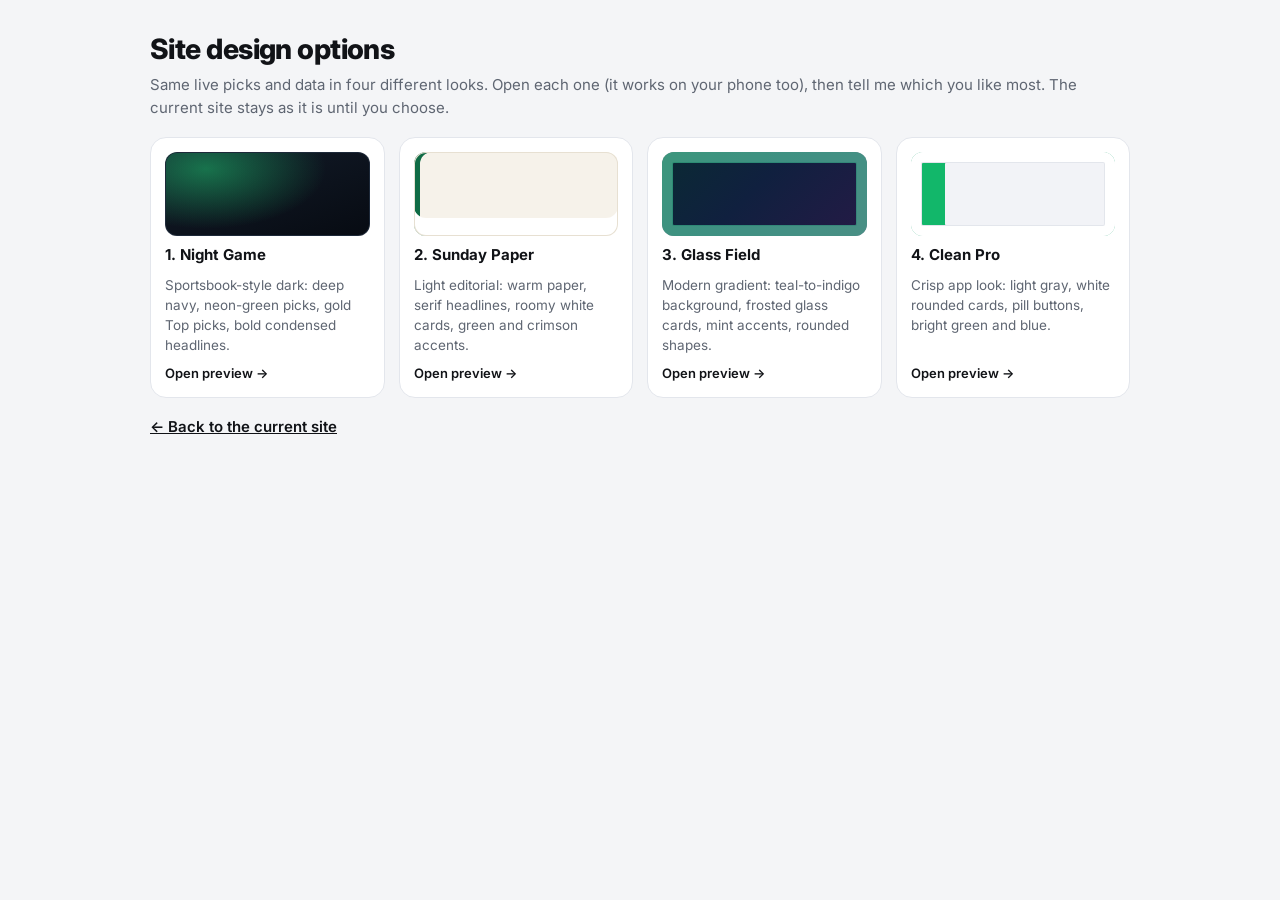
==== web/preview/index.html @ 994b0233 "Site design previews: four looks (Night Game, Sunday Paper, Glass Field, Clean Pro) at /preview/, sa" ====
<!doctype html>
<html lang="en"><head><meta charset="utf-8"><meta name="viewport" content="width=device-width, initial-scale=1">
<title>Site design options</title>
<link rel="preconnect" href="https://fonts.googleapis.com"><link rel="stylesheet" href="https://fonts.googleapis.com/css2?family=Inter:wght@400;600;800&display=swap">
<style>
:root { --bg:#f4f5f7; --card:#fff; --ink:#111317; --muted:#5f6672; --line:#e3e6ec; color-scheme: light; }
@media (prefers-color-scheme: dark) { :root { --bg:#0f1113; --card:#181b1f; --ink:#eef0f2; --muted:#a2a7ad; --line:#2a2e33; color-scheme: dark; } }
body { margin:0; background:var(--bg); color:var(--ink); font:15px/1.5 Inter, system-ui, sans-serif; }
.wrap { max-width:980px; margin:0 auto; padding:28px 16px 40px; }
h1 { margin:0 0 4px; font-size:28px; font-weight:800; letter-spacing:-.02em; }
p { color:var(--muted); margin:0 0 18px; }
.grid { display:grid; grid-template-columns:repeat(auto-fill,minmax(220px,1fr)); gap:14px; }
.opt { display:flex; flex-direction:column; gap:8px; background:var(--card); border:1px solid var(--line); border-radius:16px; padding:14px; text-decoration:none; color:inherit; }
.opt:hover { transform:translateY(-2px); box-shadow:0 10px 26px rgba(0,0,0,.12); }
.opt span:not(.sw) { color:var(--muted); font-size:13.5px; }
.opt em { font-style:normal; font-weight:600; font-size:13px; margin-top:auto; }
.sw { display:block; height:84px; border-radius:12px; }
.sw-night { background: radial-gradient(120px 60px at 20% 20%, rgba(33,224,124,.45), transparent), linear-gradient(160deg,#131c2a,#070b12); box-shadow: inset 0 0 0 1px #1d2939; }
.sw-paper { background: linear-gradient(#f6f2ea,#f6f2ea); box-shadow: inset 0 0 0 1px #e7e0d2, inset 0 -18px 0 #fff, inset 6px 0 0 #0f6b45; }
.sw-glass { background: linear-gradient(135deg,#0a2a33,#10203f 45%,#251a46); box-shadow: inset 0 0 0 10px rgba(255,255,255,.08), inset 0 0 0 11px rgba(79,240,176,.5); }
.sw-pro { background: #f2f3f7; box-shadow: inset 0 0 0 10px #fff, inset 0 0 0 11px #e3e6ec, inset 24px 0 0 10px #12b76a; }
.cur { display:inline-block; margin-top:18px; font-weight:600; color:inherit; }
</style></head><body><div class="wrap">
<h1>Site design options</h1>
<p>Same live picks and data in four different looks. Open each one (it works on your phone too), then tell me which you like most. The current site stays as it is until you choose.</p>
<div class="grid"><a class="opt" href="night/"><span class="sw sw-night"></span><strong>1. Night Game</strong><span>Sportsbook-style dark: deep navy, neon-green picks, gold Top picks, bold condensed headlines.</span><em>Open preview →</em></a><a class="opt" href="paper/"><span class="sw sw-paper"></span><strong>2. Sunday Paper</strong><span>Light editorial: warm paper, serif headlines, roomy white cards, green and crimson accents.</span><em>Open preview →</em></a><a class="opt" href="glass/"><span class="sw sw-glass"></span><strong>3. Glass Field</strong><span>Modern gradient: teal-to-indigo background, frosted glass cards, mint accents, rounded shapes.</span><em>Open preview →</em></a><a class="opt" href="pro/"><span class="sw sw-pro"></span><strong>4. Clean Pro</strong><span>Crisp app look: light gray, white rounded cards, pill buttons, bright green and blue.</span><em>Open preview →</em></a></div>
<a class="cur" href="../">← Back to the current site</a>
</div></body></html>
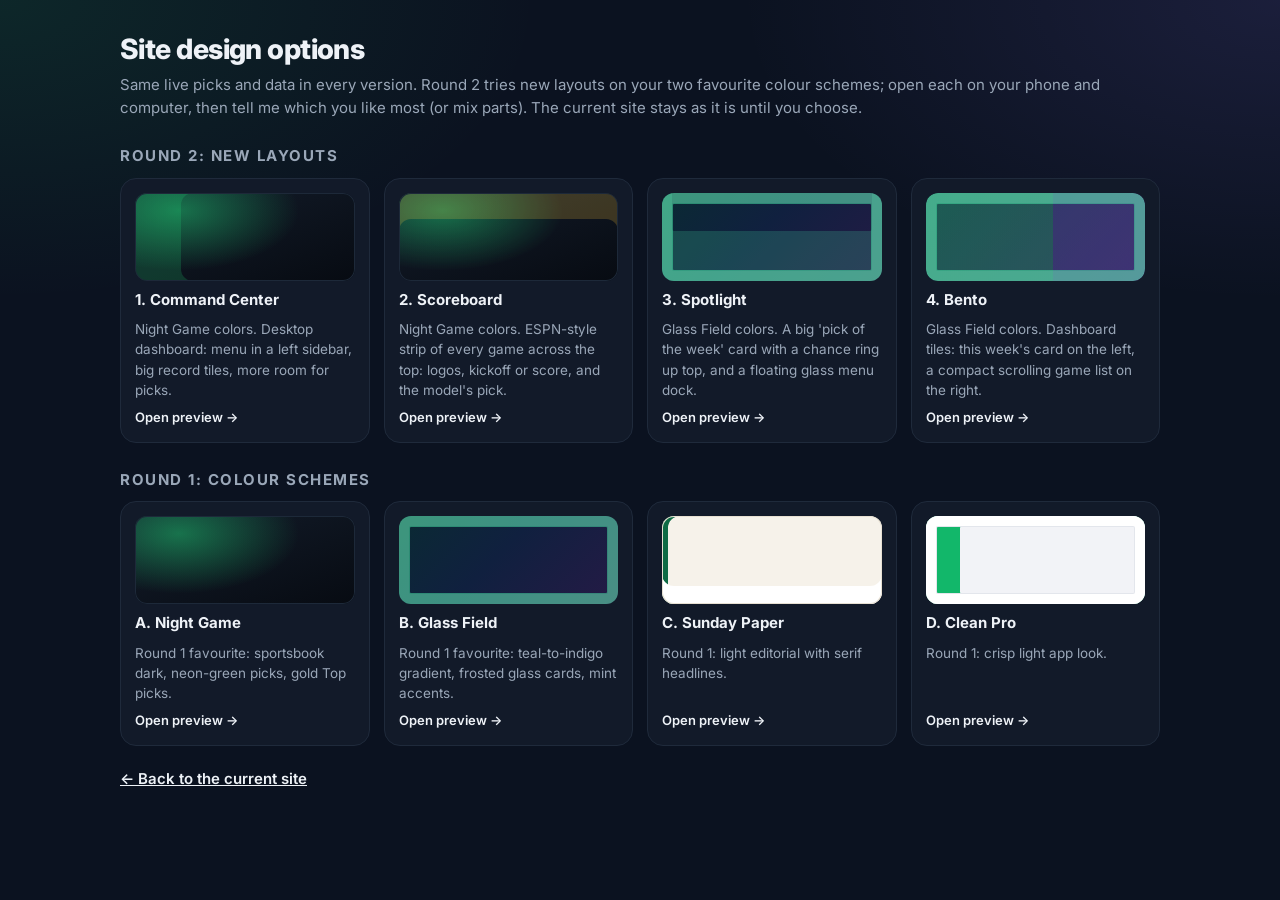
==== commit ae166de5: "Design previews round 2: four layouts on the Night Game and Glass Field palettes (Command Center, Sc" ====
--- a/web/preview/index.html
+++ b/web/preview/index.html
@@ -3,26 +3,31 @@
 <title>Site design options</title>
 <link rel="preconnect" href="https://fonts.googleapis.com"><link rel="stylesheet" href="https://fonts.googleapis.com/css2?family=Inter:wght@400;600;800&display=swap">
 <style>
-:root { --bg:#f4f5f7; --card:#fff; --ink:#111317; --muted:#5f6672; --line:#e3e6ec; color-scheme: light; }
-@media (prefers-color-scheme: dark) { :root { --bg:#0f1113; --card:#181b1f; --ink:#eef0f2; --muted:#a2a7ad; --line:#2a2e33; color-scheme: dark; } }
-body { margin:0; background:var(--bg); color:var(--ink); font:15px/1.5 Inter, system-ui, sans-serif; }
-.wrap { max-width:980px; margin:0 auto; padding:28px 16px 40px; }
+:root { --bg:#0b1220; --card:#121a29; --ink:#eef2f7; --muted:#9aa7b8; --line:#1f2a3b; color-scheme: dark; }
+body { margin:0; background:radial-gradient(900px 500px at 0% 0%, rgba(33,224,124,.10), transparent 60%), radial-gradient(900px 500px at 100% 0%, rgba(143,120,255,.12), transparent 60%), var(--bg); color:var(--ink); font:15px/1.5 Inter, system-ui, sans-serif; min-height:100vh; }
+.wrap { max-width:1040px; margin:0 auto; padding:28px 16px 40px; }
 h1 { margin:0 0 4px; font-size:28px; font-weight:800; letter-spacing:-.02em; }
+h2 { margin:26px 0 10px; font-size:15px; text-transform:uppercase; letter-spacing:.1em; color:var(--muted); }
 p { color:var(--muted); margin:0 0 18px; }
-.grid { display:grid; grid-template-columns:repeat(auto-fill,minmax(220px,1fr)); gap:14px; }
-.opt { display:flex; flex-direction:column; gap:8px; background:var(--card); border:1px solid var(--line); border-radius:16px; padding:14px; text-decoration:none; color:inherit; }
-.opt:hover { transform:translateY(-2px); box-shadow:0 10px 26px rgba(0,0,0,.12); }
+.grid { display:grid; grid-template-columns:repeat(auto-fill,minmax(230px,1fr)); gap:14px; }
+.opt { display:flex; flex-direction:column; gap:8px; background:var(--card); border:1px solid var(--line); border-radius:16px; padding:14px; text-decoration:none; color:inherit; transition:transform .15s, box-shadow .15s; }
+.opt:hover { transform:translateY(-2px); box-shadow:0 12px 28px rgba(0,0,0,.35); }
 .opt span:not(.sw) { color:var(--muted); font-size:13.5px; }
 .opt em { font-style:normal; font-weight:600; font-size:13px; margin-top:auto; }
-.sw { display:block; height:84px; border-radius:12px; }
-.sw-night { background: radial-gradient(120px 60px at 20% 20%, rgba(33,224,124,.45), transparent), linear-gradient(160deg,#131c2a,#070b12); box-shadow: inset 0 0 0 1px #1d2939; }
-.sw-paper { background: linear-gradient(#f6f2ea,#f6f2ea); box-shadow: inset 0 0 0 1px #e7e0d2, inset 0 -18px 0 #fff, inset 6px 0 0 #0f6b45; }
-.sw-glass { background: linear-gradient(135deg,#0a2a33,#10203f 45%,#251a46); box-shadow: inset 0 0 0 10px rgba(255,255,255,.08), inset 0 0 0 11px rgba(79,240,176,.5); }
+.sw { display:block; height:88px; border-radius:12px; }
+.sw-night, .sw-command, .sw-scoreboard { background: radial-gradient(120px 60px at 20% 20%, rgba(33,224,124,.45), transparent), linear-gradient(160deg,#131c2a,#070b12); box-shadow: inset 0 0 0 1px #1d2939; }
+.sw-command { box-shadow: inset 0 0 0 1px #1d2939, inset 46px 0 0 rgba(33,224,124,.18); }
+.sw-scoreboard { box-shadow: inset 0 0 0 1px #1d2939, inset 0 26px 0 rgba(255,201,61,.20); }
+.sw-glass, .sw-spotlight, .sw-bento { background: linear-gradient(135deg,#0a2a33,#10203f 45%,#251a46); box-shadow: inset 0 0 0 10px rgba(255,255,255,.08), inset 0 0 0 11px rgba(79,240,176,.5); }
+.sw-spotlight { box-shadow: inset 0 0 0 10px rgba(255,255,255,.08), inset 0 0 0 11px rgba(79,240,176,.5), inset 0 -40px 0 10px rgba(79,240,176,.18); }
+.sw-bento { background: linear-gradient(90deg, rgba(79,240,176,.25) 0 58%, rgba(143,120,255,.25) 58% 100%), linear-gradient(135deg,#0a2a33,#251a46); }
+.sw-paper { background: #f6f2ea; box-shadow: inset 0 0 0 1px #e7e0d2, inset 0 -18px 0 #fff, inset 6px 0 0 #0f6b45; }
 .sw-pro { background: #f2f3f7; box-shadow: inset 0 0 0 10px #fff, inset 0 0 0 11px #e3e6ec, inset 24px 0 0 10px #12b76a; }
-.cur { display:inline-block; margin-top:18px; font-weight:600; color:inherit; }
+.cur { display:inline-block; margin-top:22px; font-weight:600; color:inherit; }
 </style></head><body><div class="wrap">
 <h1>Site design options</h1>
-<p>Same live picks and data in four different looks. Open each one (it works on your phone too), then tell me which you like most. The current site stays as it is until you choose.</p>
-<div class="grid"><a class="opt" href="night/"><span class="sw sw-night"></span><strong>1. Night Game</strong><span>Sportsbook-style dark: deep navy, neon-green picks, gold Top picks, bold condensed headlines.</span><em>Open preview →</em></a><a class="opt" href="paper/"><span class="sw sw-paper"></span><strong>2. Sunday Paper</strong><span>Light editorial: warm paper, serif headlines, roomy white cards, green and crimson accents.</span><em>Open preview →</em></a><a class="opt" href="glass/"><span class="sw sw-glass"></span><strong>3. Glass Field</strong><span>Modern gradient: teal-to-indigo background, frosted glass cards, mint accents, rounded shapes.</span><em>Open preview →</em></a><a class="opt" href="pro/"><span class="sw sw-pro"></span><strong>4. Clean Pro</strong><span>Crisp app look: light gray, white rounded cards, pill buttons, bright green and blue.</span><em>Open preview →</em></a></div>
+<p>Same live picks and data in every version. Round 2 tries new layouts on your two favourite colour schemes; open each on your phone and computer, then tell me which you like most (or mix parts). The current site stays as it is until you choose.</p>
+<h2>Round 2: new layouts</h2><div class="grid"><a class="opt" href="command/"><span class="sw sw-command"></span><strong>1. Command Center</strong><span>Night Game colors. Desktop dashboard: menu in a left sidebar, big record tiles, more room for picks.</span><em>Open preview →</em></a><a class="opt" href="scoreboard/"><span class="sw sw-scoreboard"></span><strong>2. Scoreboard</strong><span>Night Game colors. ESPN-style strip of every game across the top: logos, kickoff or score, and the model's pick.</span><em>Open preview →</em></a><a class="opt" href="spotlight/"><span class="sw sw-spotlight"></span><strong>3. Spotlight</strong><span>Glass Field colors. A big 'pick of the week' card with a chance ring up top, and a floating glass menu dock.</span><em>Open preview →</em></a><a class="opt" href="bento/"><span class="sw sw-bento"></span><strong>4. Bento</strong><span>Glass Field colors. Dashboard tiles: this week's card on the left, a compact scrolling game list on the right.</span><em>Open preview →</em></a></div>
+<h2>Round 1: colour schemes</h2><div class="grid"><a class="opt" href="night/"><span class="sw sw-night"></span><strong>A. Night Game</strong><span>Round 1 favourite: sportsbook dark, neon-green picks, gold Top picks.</span><em>Open preview →</em></a><a class="opt" href="glass/"><span class="sw sw-glass"></span><strong>B. Glass Field</strong><span>Round 1 favourite: teal-to-indigo gradient, frosted glass cards, mint accents.</span><em>Open preview →</em></a><a class="opt" href="paper/"><span class="sw sw-paper"></span><strong>C. Sunday Paper</strong><span>Round 1: light editorial with serif headlines.</span><em>Open preview →</em></a><a class="opt" href="pro/"><span class="sw sw-pro"></span><strong>D. Clean Pro</strong><span>Round 1: crisp light app look.</span><em>Open preview →</em></a></div>
 <a class="cur" href="../">← Back to the current site</a>
 </div></body></html>
